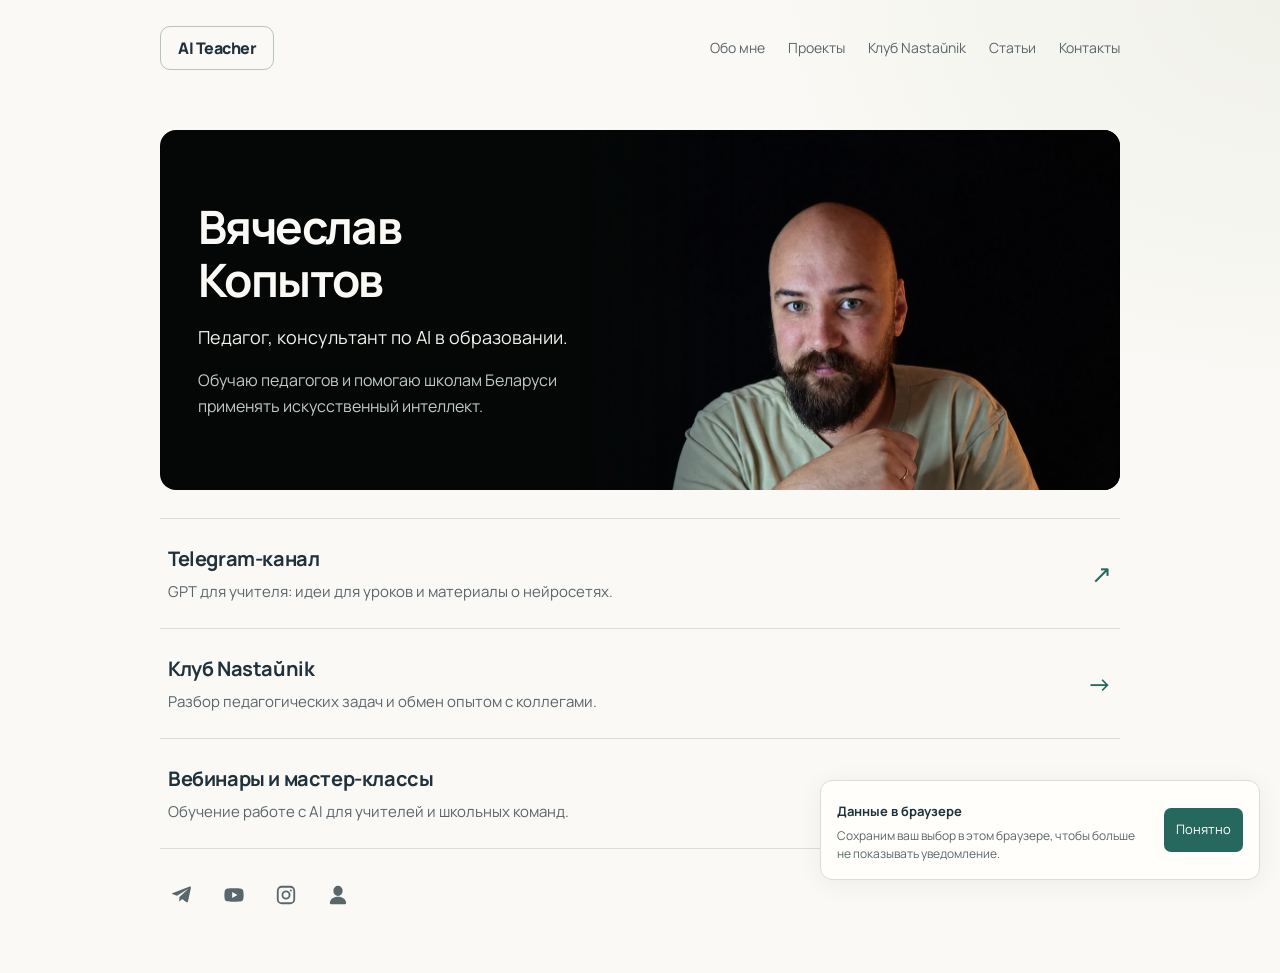
==== index.html @ c435df55 "Preserve portrait headroom on desktop layouts" ====
<!doctype html>
<html lang="ru">
<head>
  <meta charset="utf-8">
  <meta name="viewport" content="width=device-width, initial-scale=1">
  <title>Вячеслав Копытов — AI в образовании, Беларусь, учителя и школы</title>
  <meta name="description" content="Вячеслав Копытов: искусственный интеллект в образовании Беларуси, обучение учителей, методика, безопасность, статьи и проекты для школ и педагогов.">
  <link rel="canonical" href="https://aiteacher.by/">
  <meta property="og:type" content="website">
  <meta property="og:title" content="Вячеслав Копытов — AI в образовании в Беларуси">
  <meta property="og:description" content="Практика, статьи, проекты и методика внедрения искусственного интеллекта в образовании для учителей и школ.">
  <meta property="og:url" content="https://aiteacher.by/">
  <meta property="og:image" content="https://aiteacher.by/assets/img/profile.jpg">
  <meta name="twitter:card" content="summary_large_image">
  <meta name="twitter:title" content="Вячеслав Копытов — AI в образовании">
  <meta name="twitter:description" content="Искусственный интеллект в образовании Беларуси: учителя, школы, методика, безопасность и внедрение.">
  <meta name="twitter:image" content="https://aiteacher.by/assets/img/profile.jpg">
  <link rel="preconnect" href="https://fonts.googleapis.com">
  <link rel="preconnect" href="https://fonts.gstatic.com" crossorigin>
  <link href="https://fonts.googleapis.com/css2?family=Manrope:wght@400;500;700;800&display=swap" rel="stylesheet">
  <link rel="stylesheet" href="assets/css/styles.css?v=10">
  <link rel="stylesheet" href="assets/css/home-portrait.css?v=4">
  <script type="application/ld+json">{"@context":"https://schema.org","@type":"Person","@id":"https://aiteacher.by/#person","name":"Вячеслав Копытов","jobTitle":"Эксперт по искусственному интеллекту в образовании","url":"https://aiteacher.by/","image":"https://aiteacher.by/assets/img/profile.jpg","email":"mail@aiteacher.by","description":"Вячеслав Копытов развивает практическое применение искусственного интеллекта в образовании Беларуси: обучение учителей, методика, безопасность, проекты и материалы для школ.","knowsAbout":["искусственный интеллект в образовании","AI для учителя","нейросети для педагогов","обучение педагогов","методика внедрения AI","безопасность данных в школе","цифровая трансформация образования","образование в Республике Беларусь"],"homeLocation":{"@type":"Country","name":"Республика Беларусь"},"sameAs":["https://t.me/kopytov_v_a","https://t.me/gpt_for_teacher","https://www.youtube.com/@gpt_for_teacher","https://instagram.com/gpt_for_teacher"]}</script>
  <script type="application/ld+json">{"@context":"https://schema.org","@type":"WebSite","@id":"https://aiteacher.by/#website","name":"Вячеслав Копытов | AI в образовании","url":"https://aiteacher.by/","inLanguage":"ru","publisher":{"@id":"https://aiteacher.by/#person"},"description":"Персональный сайт Вячеслава Копытова: проекты, статьи, контакты и внедрение AI в образование в Республике Беларусь."}</script>
</head>
<body>
<main class="minimal-page">
  <div class="minimal-top">
    <a class="minimal-name" href="index.html">AI Teacher</a>
    <nav class="minimal-menu" aria-label="Основное меню">
      <a href="about.html">Обо мне</a>
      <a href="projects.html">Проекты</a>
      <a href="club.html">Клуб Nastaŭnik</a>
      <a href="articles.html">Статьи</a>
      <a href="contacts.html">Контакты</a>
    </nav>
  </div>

  <section class="home-intro" aria-labelledby="intro-title">
    <img class="home-intro-photo" src="assets/img/home-portrait-retouched.jpg" alt="Вячеслав Копытов за рабочим столом" width="1086" height="1448" fetchpriority="high">
    <div class="home-intro-copy">
      <h1 id="intro-title">Вячеслав Копытов</h1>
      <p class="lead">Педагог, консультант по AI в образовании.</p>
      <p class="intro-description">Обучаю педагогов и помогаю школам Беларуси применять искусственный интеллект.</p>
    </div>
  </section>

  <nav class="minimal-buttons reveal" aria-label="Мои проекты">
    <a class="minimal-button" href="https://t.me/gpt_for_teacher">
      <span class="link-copy"><strong>Telegram-канал</strong><small>GPT для учителя: идеи для уроков и материалы о нейросетях.</small></span>
      <span class="link-arrow" aria-hidden="true">↗</span>
    </a>
    <a class="minimal-button" href="club.html">
      <span class="link-copy"><strong>Клуб Nastaŭnik</strong><small>Разбор педагогических задач и обмен опытом с коллегами.</small></span>
      <span class="link-arrow" aria-hidden="true">→</span>
    </a>
    <a class="minimal-button" href="contacts.html">
      <span class="link-copy"><strong>Вебинары и мастер-классы</strong><small>Обучение работе с AI для учителей и школьных команд.</small></span>
      <span class="link-arrow" aria-hidden="true">→</span>
    </a>
  </nav>

      <nav class="minimal-social-icons" aria-label="Социальные сети">
        <a class="social-icon-link social-icon-telegram" href="https://t.me/gpt_for_teacher" aria-label="Telegram-канал GPT для учителя">
          <svg viewBox="0 0 24 24" aria-hidden="true">
            <path d="M21.7 4.3 18.5 19c-.2 1-.8 1.2-1.6.8l-4.8-3.5-2.3 2.2c-.3.3-.5.5-.9.5l.3-4.9 8.9-8c.4-.3-.1-.5-.6-.2L6.6 12.8 1.9 11.3c-1-.3-1-1 .2-1.5L20.4 2.7c.9-.3 1.6.2 1.3 1.6Z"/>
          </svg>
        </a>
        <a class="social-icon-link social-icon-youtube" href="https://www.youtube.com/@gpt_for_teacher" aria-label="YouTube GPT для учителя">
          <svg viewBox="0 0 24 24" aria-hidden="true">
            <path d="M22 7.2a3 3 0 0 0-2.1-2.1C18.1 4.6 12 4.6 12 4.6s-6.1 0-7.9.5A3 3 0 0 0 2 7.2 31.1 31.1 0 0 0 1.5 12c0 1.6.1 3.2.5 4.8a3 3 0 0 0 2.1 2.1c1.8.5 7.9.5 7.9.5s6.1 0 7.9-.5a3 3 0 0 0 2.1-2.1c.4-1.6.5-3.2.5-4.8 0-1.6-.1-3.2-.5-4.8ZM10 15.4V8.6l5.8 3.4L10 15.4Z"/>
          </svg>
        </a>
        <a class="social-icon-link social-icon-instagram" href="https://instagram.com/gpt_for_teacher" aria-label="Instagram GPT для учителя">
          <svg viewBox="0 0 24 24" aria-hidden="true">
            <path d="M7.5 2h9A5.5 5.5 0 0 1 22 7.5v9a5.5 5.5 0 0 1-5.5 5.5h-9A5.5 5.5 0 0 1 2 16.5v-9A5.5 5.5 0 0 1 7.5 2Zm0 2A3.5 3.5 0 0 0 4 7.5v9A3.5 3.5 0 0 0 7.5 20h9a3.5 3.5 0 0 0 3.5-3.5v-9A3.5 3.5 0 0 0 16.5 4h-9Zm9.8 2.1a1.1 1.1 0 1 1 0 2.2 1.1 1.1 0 0 1 0-2.2ZM12 7.1a4.9 4.9 0 1 1 0 9.8 4.9 4.9 0 0 1 0-9.8Zm0 2a2.9 2.9 0 1 0 0 5.8 2.9 2.9 0 0 0 0-5.8Z"/>
          </svg>
        </a>
        <a class="social-icon-link social-icon-personal" href="https://t.me/kopytov_v_a" aria-label="Личный Telegram Вячеслава Копытова">
          <svg viewBox="0 0 24 24" aria-hidden="true">
            <path d="M12 2a5 5 0 0 1 5 5v1a5 5 0 0 1-10 0V7a5 5 0 0 1 5-5Zm0 12c5.1 0 8.5 2.7 8.9 6.7.1.7-.5 1.3-1.2 1.3H4.3c-.7 0-1.3-.6-1.2-1.3C3.5 16.7 6.9 14 12 14Z"/>
          </svg>
        </a>
      </nav>

</main>
<script src="assets/js/app.js?v=10"></script>
</body>
</html>
---- assets/css/styles.css ----
:root {
  --ink: #20313c;
  --muted: #59666c;
  --accent: #26675e;
  --line: #dddcd5;
  --paper: #faf9f5;
  --font: "Manrope", "Segoe UI", sans-serif;
}
* { box-sizing: border-box; }
html { scroll-behavior: smooth; }
body {
  margin: 0;
  color: var(--ink);
  font: 16px/1.65 var(--font);
  background: radial-gradient(ellipse at 100% 0, #f0f1e9 0, transparent 520px), var(--paper);
}
a { color: var(--accent); text-decoration: none; }
a:hover { color: var(--ink); }
a:focus-visible, button:focus-visible {
  outline: 2px solid var(--accent);
  outline-offset: 5px;
}
button { font: inherit; cursor: pointer; }
img { display: block; max-width: 100%; }
h1, h2, h3, p { margin: 0; }
h1, h2, h3 { font-weight: 700; line-height: 1.25; }
h1 { font-size: clamp(32px, 4vw, 44px); letter-spacing: -.035em; }
h2 { font-size: 24px; letter-spacing: -.025em; }
h3 { font-size: 19px; letter-spacing: -.015em; }
p { color: var(--muted); }
.minimal-page, .simple-page {
  width: min(960px, calc(100% - 64px));
  margin: 0 auto;
  padding: 26px 0 56px;
}
.minimal-top {
  display: flex;
  align-items: center;
  justify-content: space-between;
  gap: 24px;
  margin-bottom: 60px;
}
.minimal-name {
  display: inline-flex;
  flex-shrink: 0;
  align-items: center;
  justify-content: center;
  min-height: 44px;
  padding: 8px 17px;
  border: 1px solid #b9c3bd;
  border-radius: 10px;
  color: var(--ink);
  font-weight: 800;
  letter-spacing: -.03em;
}
.minimal-menu { display: flex; flex-wrap: wrap; gap: 6px 23px; }
.minimal-menu a {
  display: inline-flex;
  align-items: center;
  min-height: 44px;
  border-bottom: 2px solid transparent;
  color: var(--muted);
  font-size: 14px;
}
.minimal-menu a:hover,
.minimal-menu a[aria-current] { color: var(--accent); border-bottom-color: var(--accent); }
.minimal-card, .simple-hero {
  display: grid;
  grid-template-columns: minmax(0, 1fr) 180px;
  align-items: center;
  gap: 48px;
  padding-bottom: 36px;
}
.minimal-card h1 { font-size: clamp(34px, 4.6vw, 48px); }
.lead, .simple-lead, .page-lead { margin-top: 16px; font-size: 18px; line-height: 1.65; max-width: 660px; }
.lead { color: var(--ink); }
.intro-description { max-width: 470px; margin-top: 8px; }
.hero-eyebrow { font-size: 13px; color: var(--accent); margin-bottom: 10px; }
.simple-hero-text { display: block; border-bottom: 1px solid var(--line); padding-bottom: 28px; }
.simple-hero-text > div { max-width: 720px; }
.minimal-portrait, .simple-photo { border-radius: 14px; overflow: hidden; background: #e5e3dc; }
.minimal-portrait img, .simple-photo img { width: 100%; height: 210px; object-fit: cover; object-position: center 30%; }
.minimal-buttons { display: grid; border-top: 1px solid var(--line); }
.minimal-button, .resource-row {
  display: flex;
  align-items: center;
  justify-content: space-between;
  gap: 24px;
  border-bottom: 1px solid var(--line);
  padding: 23px 8px;
  color: var(--ink);
  transition: background .18s ease;
}
.minimal-button:hover, .resource-row:hover { background: #eeefe8; }
.link-copy { display: block; }
.link-copy strong { display: block; font-size: 20px; font-weight: 700; letter-spacing: -.02em; }
.link-copy small { display: block; color: var(--muted); font-size: 15px; margin-top: 5px; }
.link-arrow { flex: 0 0 auto; color: var(--accent); font-size: 25px; font-weight: 500; }
.minimal-social-icons { display: flex; gap: 8px; margin-top: 24px; }
.social-icon-link { display: inline-flex; width: 44px; height: 44px; align-items: center; justify-content: center; border-radius: 50%; color: var(--muted); }
.social-icon-link:hover { background: #e9ede5; color: var(--accent); }
.social-icon-link svg, .simple-social-card svg { width: 22px; height: 22px; fill: currentColor; flex-shrink: 0; }
.simple-section { padding: 28px 0; }
.simple-section + .simple-section { border-top: 1px solid var(--line); }
.simple-section-head { margin-bottom: 8px; }
.resource-list { display: grid; }
.resource-row:first-child { padding-top: 12px; }
.resource-copy { max-width: 700px; }
.resource-copy h2 { font-size: 21px; }
.resource-copy p { margin-top: 6px; }
.row-label { display: block; font-size: 12px; color: var(--accent); font-weight: 700; margin-bottom: 6px; }
.simple-grid { display: grid; }
.simple-card {
  display: grid;
  grid-template-columns: minmax(180px, .7fr) minmax(0, 1.3fr);
  gap: 8px 32px;
  align-items: baseline;
  padding: 22px 0;
  border-bottom: 1px solid var(--line);
}
.simple-card:last-child { border-bottom: 0; }
.simple-card .simple-actions { grid-column: 2; margin-top: 4px; }
.timeline .simple-card { grid-template-columns: 105px minmax(0, 1fr); gap: 4px 24px; }
.timeline .row-label { grid-column: 1; grid-row: 1 / span 2; font-size: 14px; }
.timeline h3, .timeline p { grid-column: 2; }
.simple-actions { display: flex; flex-wrap: wrap; gap: 12px; margin-top: 20px; }
.simple-button {
  display: inline-flex;
  align-items: center;
  justify-content: center;
  min-height: 44px;
  padding: 8px 16px;
  border: 1px solid var(--line);
  border-radius: 8px;
  color: var(--ink);
  font-size: 14px;
  font-weight: 700;
}
.simple-button:hover { border-color: var(--accent); background: #eeefe8; }
.simple-button.primary { color: #fff; background: var(--accent); border-color: var(--accent); }
.simple-button.primary:hover { background: #1c514a; }
.simple-contact-row { display: grid; grid-template-columns: repeat(2, minmax(0, 1fr)); gap: 0 32px; }
.simple-social-card { display: flex; align-items: center; gap: 15px; padding: 20px 0; border-bottom: 1px solid var(--line); color: var(--ink); }
.simple-social-card span { color: var(--muted); font-size: 13px; overflow-wrap: anywhere; }
.breadcrumbs { font-size: 13px; color: var(--muted); margin-bottom: 18px; }
.article-meta { color: var(--muted); font-size: 13px; margin-bottom: 12px; }
.article-hero { padding-top: 0; }
.article-hero, .article-layout { max-width: 740px; margin-inline: auto; }
.page-title { font-size: clamp(28px, 3.7vw, 40px); }
.article p + p { margin-top: 16px; }
.article h2 { margin: 32px 0 12px; }
.article a, .mini-card a { text-decoration: underline; text-underline-offset: 3px; }
.article ul, .article ol { padding-left: 22px; color: var(--muted); }
.stack { margin-top: 32px; padding-top: 24px; border-top: 1px solid var(--line); }
.mini-card h3 { margin-bottom: 10px; }
.cookie-notice {
  position: fixed;
  z-index: 10;
  right: 20px;
  bottom: 20px;
  display: flex;
  align-items: center;
  gap: 16px;
  width: min(440px, calc(100% - 40px));
  padding: 16px;
  border: 1px solid var(--line);
  border-radius: 12px;
  background: #fffefa;
  box-shadow: 0 4px 24px #20313c10;
}
.cookie-notice strong { font-size: 13px; }
.cookie-notice p { font-size: 12px; line-height: 1.5; margin-top: 4px; }
.cookie-notice-btn { flex-shrink: 0; min-height: 44px; border: 0; border-radius: 7px; padding: 8px 12px; background: var(--accent); color: #fff; font-size: 13px; }
.cookie-notice-hidden { display: none; }
@media (prefers-reduced-motion: no-preference) {
  .minimal-card, .simple-hero, .article-hero { animation: enter .35s ease-out both; }
  @keyframes enter { from { opacity: 0; transform: translateY(6px); } to { opacity: 1; transform: none; } }
}
@media (max-width: 760px) {
  .minimal-page, .simple-page { width: calc(100% - 40px); padding-top: 20px; }
  .minimal-top { align-items: flex-start; flex-direction: column; gap: 12px; margin-bottom: 34px; }
  .minimal-menu { gap: 0 20px; }
  .minimal-card, .simple-hero { gap: 24px; grid-template-columns: minmax(0, 1fr) 120px; }
  .minimal-portrait img, .simple-photo img { height: 150px; }
  .lead, .simple-lead, .page-lead { font-size: 16px; }
  .minimal-card h1 { font-size: 34px; }
  .simple-card { gap: 8px 20px; }
}
@media (max-width: 520px) {
  .minimal-card, .simple-hero { grid-template-columns: minmax(0, 1fr); gap: 20px; }
  .minimal-portrait, .simple-photo { grid-row: 1; width: 88px; border-radius: 12px; }
  .minimal-portrait img, .simple-photo img { height: 100px; }
  .minimal-card { padding-bottom: 26px; }
  .minimal-card h1 { font-size: 32px; }
  .minimal-button, .resource-row { gap: 15px; padding: 19px 0; }
  .link-copy strong, .resource-copy h2 { font-size: 18px; }
  .link-copy small { font-size: 14px; }
  .simple-card { display: block; padding: 18px 0; }
  .simple-card p { margin-top: 6px; }
  .simple-card .simple-actions { margin-top: 12px; }
  .timeline .row-label { margin-bottom: 8px; }
  .simple-contact-row { grid-template-columns: minmax(0, 1fr); }
  .cookie-notice { right: 12px; bottom: 12px; width: calc(100% - 24px); padding: 12px; }
}
@media (prefers-reduced-motion: reduce) { html { scroll-behavior: auto; } }
---- assets/css/home-portrait.css ----
.home-intro {
  position: relative;
  isolation: isolate;
  display: flex;
  align-items: center;
  min-height: 360px;
  margin-bottom: 28px;
  overflow: hidden;
  border-radius: 16px;
  background: #050707;
  color: #faf9f5;
}
.home-intro-photo {
  position: absolute;
  z-index: -1;
  inset: 0 0 0 auto;
  width: 56%;
  height: 100%;
  object-fit: cover;
  object-position: center top;
  -webkit-mask-image: linear-gradient(to right, transparent, #000 32%);
  mask-image: linear-gradient(to right, transparent, #000 32%);
}
.home-intro-copy {
  width: 54%;
  padding: 38px;
}
.home-intro h1 {
  max-width: 12ch;
  font-size: clamp(34px, 4.3vw, 46px);
  line-height: 1.15;
}
.home-intro .lead { color: #f0f1eb; }
.home-intro .hero-eyebrow { color: #b8cdc4; }
.home-intro .simple-button:not(.primary) { color: #f0f1eb; border-color: #798781; }
.home-intro .simple-button:not(.primary):hover { background: #24312c; border-color: #b8cdc4; }
.home-intro .intro-description { color: #c1cac6; margin-top: 14px; }
@media (min-width: 641px) and (max-width: 800px) {
  .home-intro { min-height: 330px; }
  .home-intro-copy { width: 58%; padding: 28px; }
  .home-intro h1 { font-size: 34px; }
  .home-intro .intro-description { font-size: 14px; }
}
@media (max-width: 640px) {
  .home-intro { min-height: 0; border-radius: 12px; margin-bottom: 18px; }
  .home-intro-photo {
    inset: 0 0 auto;
    width: 100%;
    height: 280px;
    object-position: center top;
    -webkit-mask-image: linear-gradient(to bottom, #000 54%, transparent 100%);
    mask-image: linear-gradient(to bottom, #000 54%, transparent 100%);
  }
  .home-intro-copy { width: 100%; padding: 246px 24px 26px; }
  .home-intro h1 { max-width: none; font-size: 30px; }
  .home-intro .lead { margin-top: 12px; }
  .home-intro .intro-description { margin-top: 10px; font-size: 14px; }
}
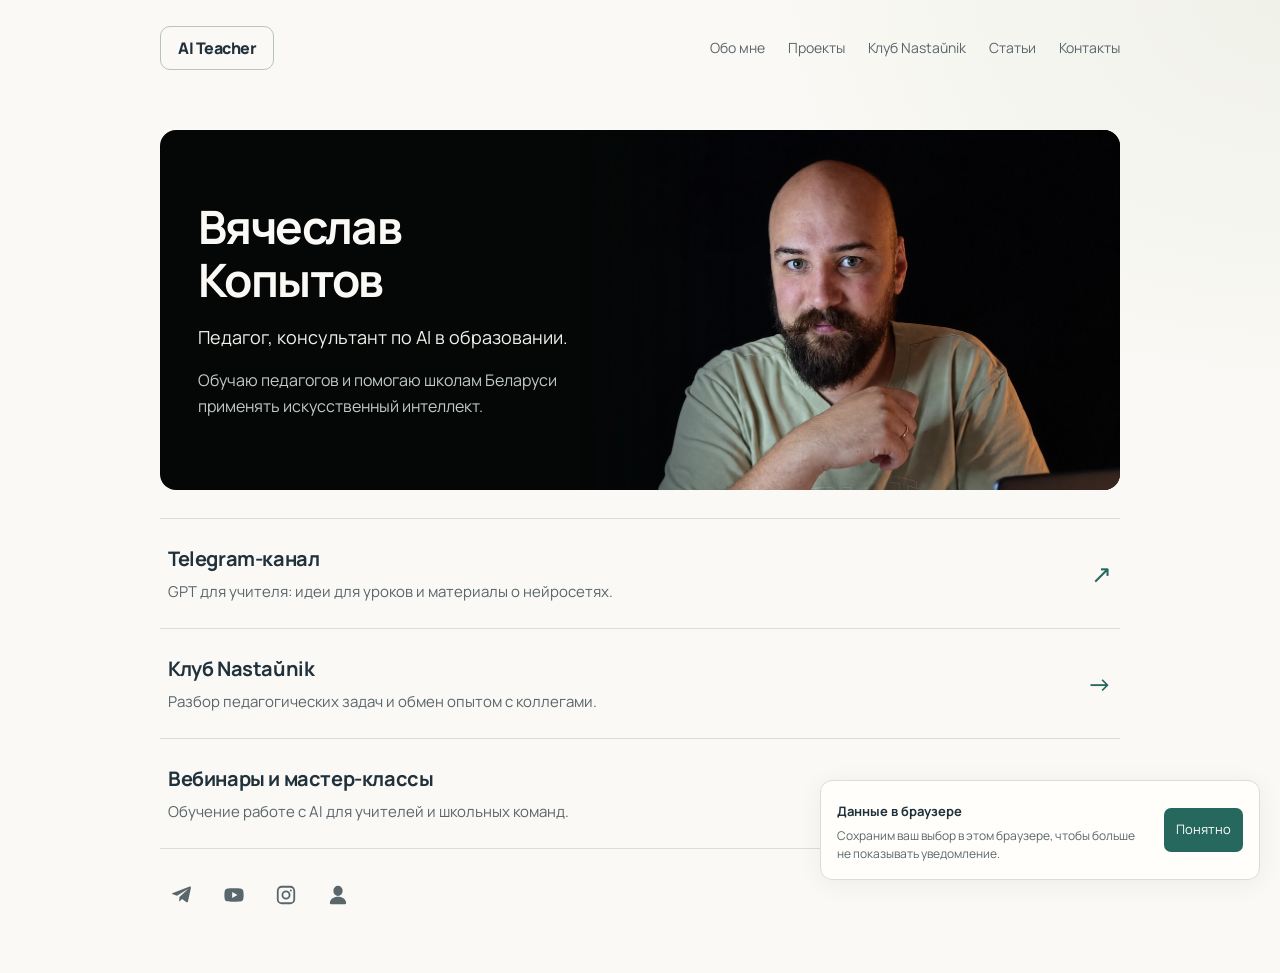
==== commit 60d7d6ef: "Balance desktop portrait framing with headroom" ====
--- a/index.html
+++ b/index.html
@@ -19,7 +19,7 @@
   <link rel="preconnect" href="https://fonts.gstatic.com" crossorigin>
   <link href="https://fonts.googleapis.com/css2?family=Manrope:wght@400;500;700;800&display=swap" rel="stylesheet">
   <link rel="stylesheet" href="assets/css/styles.css?v=10">
-  <link rel="stylesheet" href="assets/css/home-portrait.css?v=4">
+  <link rel="stylesheet" href="assets/css/home-portrait.css?v=5">
   <script type="application/ld+json">{"@context":"https://schema.org","@type":"Person","@id":"https://aiteacher.by/#person","name":"Вячеслав Копытов","jobTitle":"Эксперт по искусственному интеллекту в образовании","url":"https://aiteacher.by/","image":"https://aiteacher.by/assets/img/profile.jpg","email":"mail@aiteacher.by","description":"Вячеслав Копытов развивает практическое применение искусственного интеллекта в образовании Беларуси: обучение учителей, методика, безопасность, проекты и материалы для школ.","knowsAbout":["искусственный интеллект в образовании","AI для учителя","нейросети для педагогов","обучение педагогов","методика внедрения AI","безопасность данных в школе","цифровая трансформация образования","образование в Республике Беларусь"],"homeLocation":{"@type":"Country","name":"Республика Беларусь"},"sameAs":["https://t.me/kopytov_v_a","https://t.me/gpt_for_teacher","https://www.youtube.com/@gpt_for_teacher","https://instagram.com/gpt_for_teacher"]}</script>
   <script type="application/ld+json">{"@context":"https://schema.org","@type":"WebSite","@id":"https://aiteacher.by/#website","name":"Вячеслав Копытов | AI в образовании","url":"https://aiteacher.by/","inLanguage":"ru","publisher":{"@id":"https://aiteacher.by/#person"},"description":"Персональный сайт Вячеслава Копытова: проекты, статьи, контакты и внедрение AI в образование в Республике Беларусь."}</script>
 </head>
--- a/assets/css/home-portrait.css
+++ b/assets/css/home-portrait.css
@@ -17,7 +17,7 @@
   width: 56%;
   height: 100%;
   object-fit: cover;
-  object-position: center top;
+  object-position: center 12%;
   -webkit-mask-image: linear-gradient(to right, transparent, #000 32%);
   mask-image: linear-gradient(to right, transparent, #000 32%);
 }
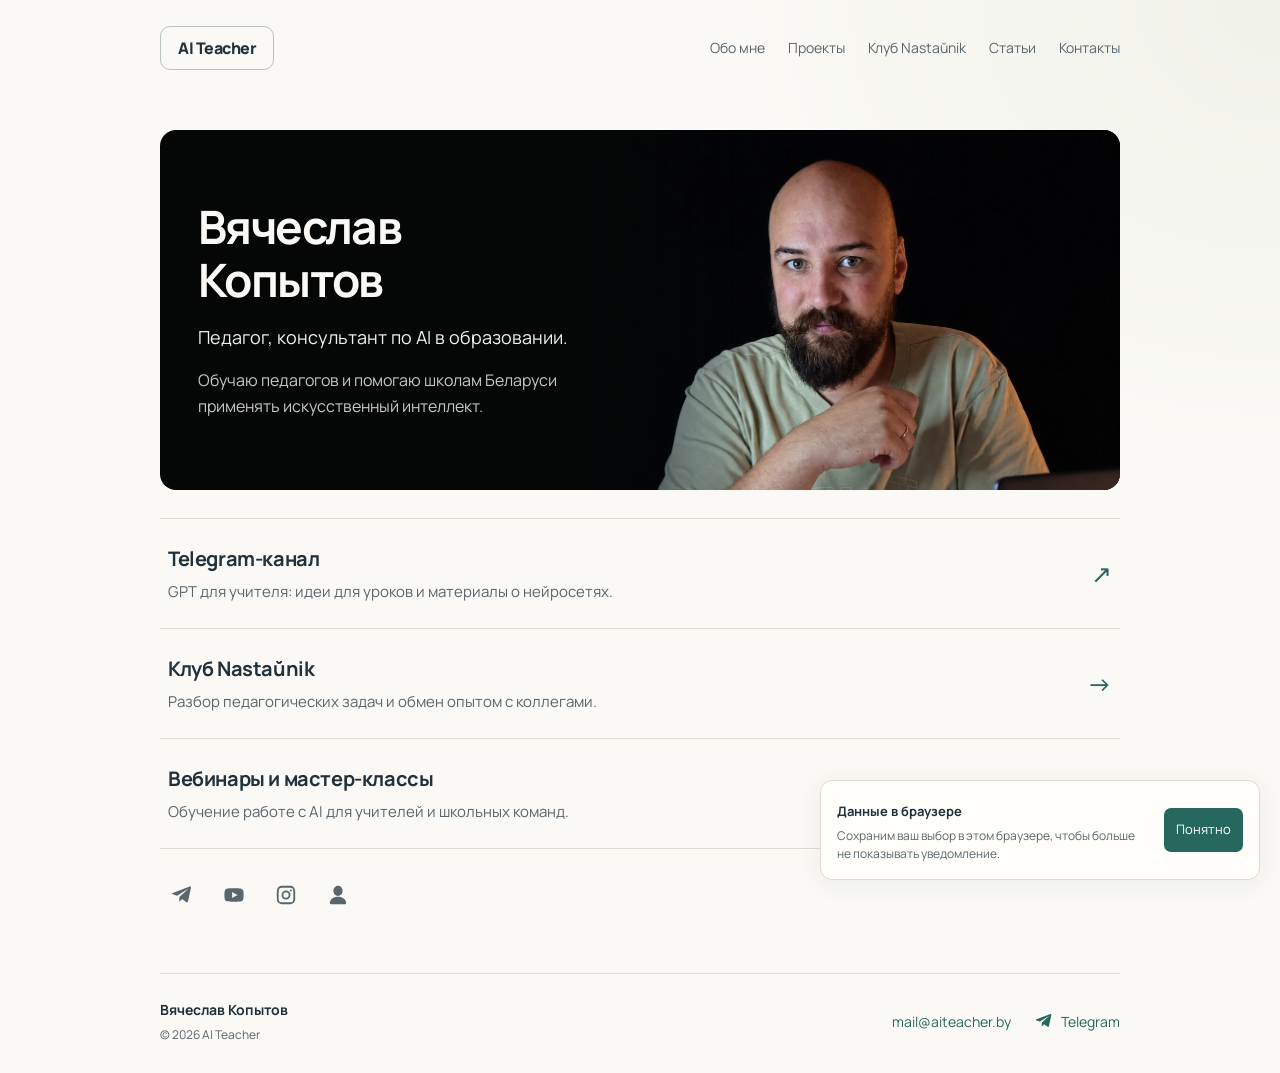
==== commit e21e970d: "Add compact shared footer with contact links" ====
--- a/index.html
+++ b/index.html
@@ -18,7 +18,7 @@
   <link rel="preconnect" href="https://fonts.googleapis.com">
   <link rel="preconnect" href="https://fonts.gstatic.com" crossorigin>
   <link href="https://fonts.googleapis.com/css2?family=Manrope:wght@400;500;700;800&display=swap" rel="stylesheet">
-  <link rel="stylesheet" href="assets/css/styles.css?v=10">
+  <link rel="stylesheet" href="assets/css/styles.css?v=11">
   <link rel="stylesheet" href="assets/css/home-portrait.css?v=5">
   <script type="application/ld+json">{"@context":"https://schema.org","@type":"Person","@id":"https://aiteacher.by/#person","name":"Вячеслав Копытов","jobTitle":"Эксперт по искусственному интеллекту в образовании","url":"https://aiteacher.by/","image":"https://aiteacher.by/assets/img/profile.jpg","email":"mail@aiteacher.by","description":"Вячеслав Копытов развивает практическое применение искусственного интеллекта в образовании Беларуси: обучение учителей, методика, безопасность, проекты и материалы для школ.","knowsAbout":["искусственный интеллект в образовании","AI для учителя","нейросети для педагогов","обучение педагогов","методика внедрения AI","безопасность данных в школе","цифровая трансформация образования","образование в Республике Беларусь"],"homeLocation":{"@type":"Country","name":"Республика Беларусь"},"sameAs":["https://t.me/kopytov_v_a","https://t.me/gpt_for_teacher","https://www.youtube.com/@gpt_for_teacher","https://instagram.com/gpt_for_teacher"]}</script>
   <script type="application/ld+json">{"@context":"https://schema.org","@type":"WebSite","@id":"https://aiteacher.by/#website","name":"Вячеслав Копытов | AI в образовании","url":"https://aiteacher.by/","inLanguage":"ru","publisher":{"@id":"https://aiteacher.by/#person"},"description":"Персональный сайт Вячеслава Копытова: проекты, статьи, контакты и внедрение AI в образование в Республике Беларусь."}</script>
@@ -84,6 +84,19 @@
       </nav>
 
 </main>
+<footer class="site-footer">
+  <div class="footer-author">
+    <a href="about.html">Вячеслав Копытов</a>
+    <small>&copy; 2026 AI Teacher</small>
+  </div>
+  <address class="footer-contacts">
+    <a href="mailto:mail@aiteacher.by">mail@aiteacher.by</a>
+    <a class="footer-telegram" href="https://t.me/kopytov_v_a" aria-label="Написать Вячеславу Копытову в Telegram">
+      <svg viewBox="0 0 24 24" aria-hidden="true"><path d="M21.7 4.3 18.5 19c-.2 1-.8 1.2-1.6.8l-4.8-3.5-2.3 2.2c-.3.3-.5.5-.9.5l.3-4.9 8.9-8c.4-.3-.1-.5-.6-.2L6.6 12.8 1.9 11.3c-1-.3-1-1 .2-1.5L20.4 2.7c.9-.3 1.6.2 1.3 1.6Z"/></svg>
+      <span>Telegram</span>
+    </a>
+  </address>
+</footer>
 <script src="assets/js/app.js?v=10"></script>
 </body>
 </html>
--- a/assets/css/styles.css
+++ b/assets/css/styles.css
@@ -10,6 +10,10 @@
 html { scroll-behavior: smooth; }
 body {
   margin: 0;
+  min-height: 100vh;
+  min-height: 100svh;
+  display: flex;
+  flex-direction: column;
   color: var(--ink);
   font: 16px/1.65 var(--font);
   background: radial-gradient(ellipse at 100% 0, #f0f1e9 0, transparent 520px), var(--paper);
@@ -29,6 +33,7 @@
 h3 { font-size: 19px; letter-spacing: -.015em; }
 p { color: var(--muted); }
 .minimal-page, .simple-page {
+  flex: 1;
   width: min(960px, calc(100% - 64px));
   margin: 0 auto;
   padding: 26px 0 56px;
@@ -153,6 +158,24 @@
 .article ul, .article ol { padding-left: 22px; color: var(--muted); }
 .stack { margin-top: 32px; padding-top: 24px; border-top: 1px solid var(--line); }
 .mini-card h3 { margin-bottom: 10px; }
+.site-footer {
+  width: min(960px, calc(100% - 64px));
+  margin: 0 auto;
+  padding: 24px 0 28px;
+  display: flex;
+  align-items: center;
+  justify-content: space-between;
+  gap: 16px 32px;
+  border-top: 1px solid var(--line);
+  font-size: 14px;
+}
+.footer-author { display: grid; gap: 4px; }
+.footer-author > a { color: var(--ink); font-weight: 700; }
+.footer-author small { color: var(--muted); font-size: 12px; }
+.footer-contacts { display: flex; align-items: center; flex-wrap: wrap; gap: 8px 24px; font-style: normal; }
+.footer-contacts a { display: inline-flex; align-items: center; min-height: 44px; gap: 8px; }
+.footer-telegram svg { width: 18px; height: 18px; fill: currentColor; }
+.site-footer a:hover { text-decoration: underline; text-underline-offset: 4px; }
 .cookie-notice {
   position: fixed;
   z-index: 10;
@@ -177,6 +200,7 @@
   @keyframes enter { from { opacity: 0; transform: translateY(6px); } to { opacity: 1; transform: none; } }
 }
 @media (max-width: 760px) {
+  .site-footer { width: calc(100% - 40px); }
   .minimal-page, .simple-page { width: calc(100% - 40px); padding-top: 20px; }
   .minimal-top { align-items: flex-start; flex-direction: column; gap: 12px; margin-bottom: 34px; }
   .minimal-menu { gap: 0 20px; }
@@ -187,6 +211,7 @@
   .simple-card { gap: 8px 20px; }
 }
 @media (max-width: 520px) {
+  .site-footer { align-items: flex-start; flex-direction: column; gap: 12px; padding-top: 20px; }
   .minimal-card, .simple-hero { grid-template-columns: minmax(0, 1fr); gap: 20px; }
   .minimal-portrait, .simple-photo { grid-row: 1; width: 88px; border-radius: 12px; }
   .minimal-portrait img, .simple-photo img { height: 100px; }
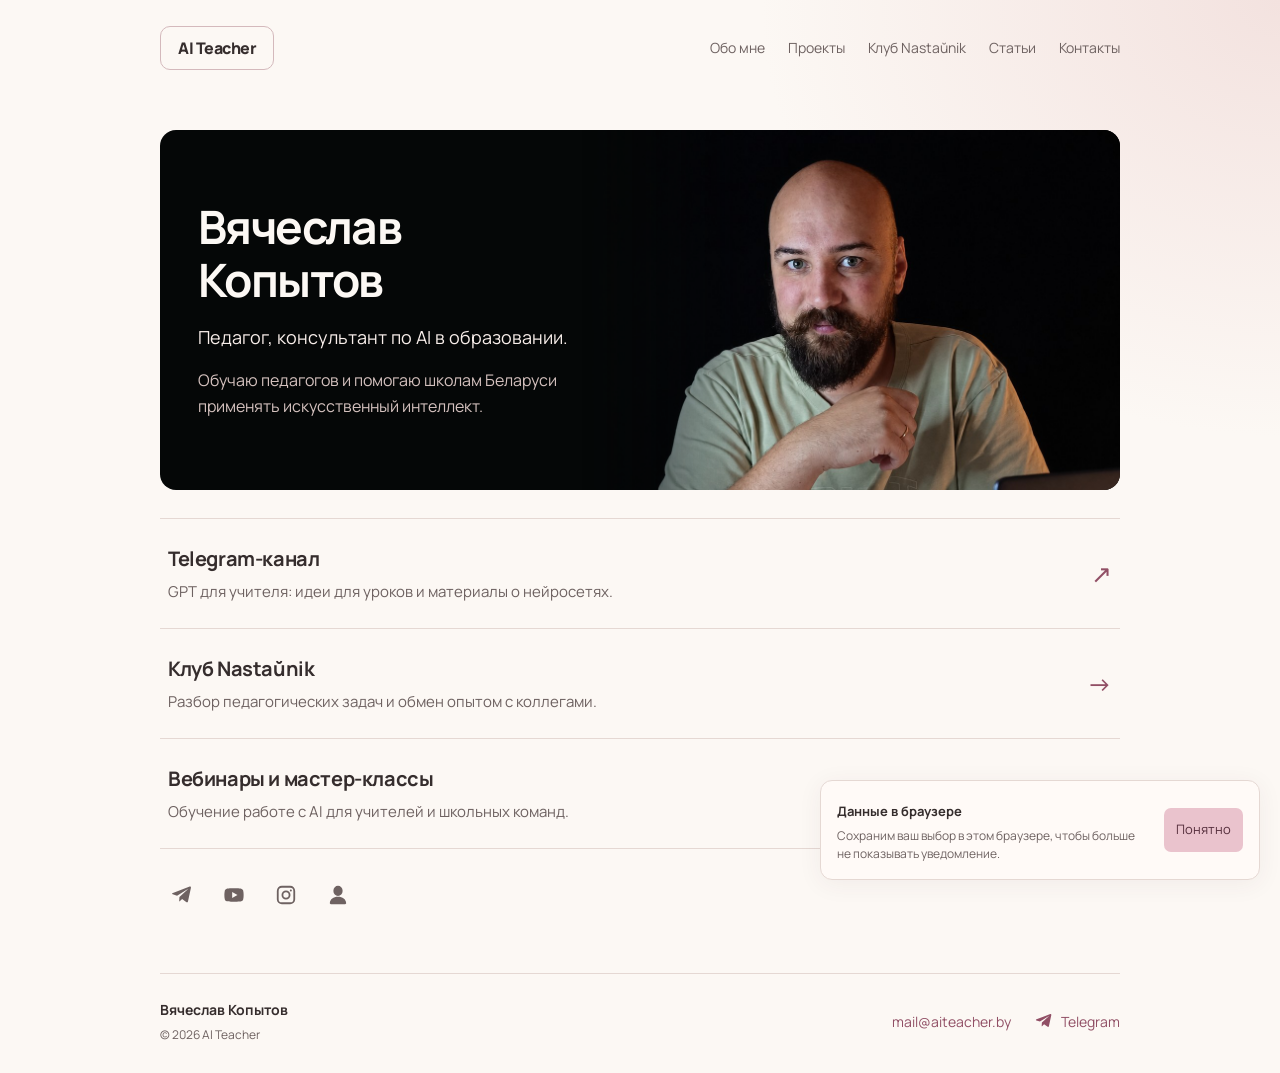
==== commit 3dd28fff: "Apply warm beige and powder pink site palette" ====
--- a/index.html
+++ b/index.html
@@ -18,8 +18,8 @@
   <link rel="preconnect" href="https://fonts.googleapis.com">
   <link rel="preconnect" href="https://fonts.gstatic.com" crossorigin>
   <link href="https://fonts.googleapis.com/css2?family=Manrope:wght@400;500;700;800&display=swap" rel="stylesheet">
-  <link rel="stylesheet" href="assets/css/styles.css?v=11">
-  <link rel="stylesheet" href="assets/css/home-portrait.css?v=5">
+  <link rel="stylesheet" href="assets/css/styles.css?v=12">
+  <link rel="stylesheet" href="assets/css/home-portrait.css?v=6">
   <script type="application/ld+json">{"@context":"https://schema.org","@type":"Person","@id":"https://aiteacher.by/#person","name":"Вячеслав Копытов","jobTitle":"Эксперт по искусственному интеллекту в образовании","url":"https://aiteacher.by/","image":"https://aiteacher.by/assets/img/profile.jpg","email":"mail@aiteacher.by","description":"Вячеслав Копытов развивает практическое применение искусственного интеллекта в образовании Беларуси: обучение учителей, методика, безопасность, проекты и материалы для школ.","knowsAbout":["искусственный интеллект в образовании","AI для учителя","нейросети для педагогов","обучение педагогов","методика внедрения AI","безопасность данных в школе","цифровая трансформация образования","образование в Республике Беларусь"],"homeLocation":{"@type":"Country","name":"Республика Беларусь"},"sameAs":["https://t.me/kopytov_v_a","https://t.me/gpt_for_teacher","https://www.youtube.com/@gpt_for_teacher","https://instagram.com/gpt_for_teacher"]}</script>
   <script type="application/ld+json">{"@context":"https://schema.org","@type":"WebSite","@id":"https://aiteacher.by/#website","name":"Вячеслав Копытов | AI в образовании","url":"https://aiteacher.by/","inLanguage":"ru","publisher":{"@id":"https://aiteacher.by/#person"},"description":"Персональный сайт Вячеслава Копытова: проекты, статьи, контакты и внедрение AI в образование в Республике Беларусь."}</script>
 </head>
--- a/assets/css/styles.css
+++ b/assets/css/styles.css
@@ -1,9 +1,13 @@
 :root {
-  --ink: #20313c;
-  --muted: #59666c;
-  --accent: #26675e;
-  --line: #dddcd5;
-  --paper: #faf9f5;
+  --ink: #352d2d;
+  --muted: #6e6261;
+  --accent: #914f65;
+  --accent-soft: #f6e8e7;
+  --accent-fill: #eac3cd;
+  --accent-fill-hover: #e0b1be;
+  --accent-ink: #562f3d;
+  --line: #e5d8d3;
+  --paper: #fcf8f4;
   --font: "Manrope", "Segoe UI", sans-serif;
 }
 * { box-sizing: border-box; }
@@ -16,7 +20,7 @@
   flex-direction: column;
   color: var(--ink);
   font: 16px/1.65 var(--font);
-  background: radial-gradient(ellipse at 100% 0, #f0f1e9 0, transparent 520px), var(--paper);
+  background: radial-gradient(ellipse at 100% 0, #f3e2df 0, transparent 520px), var(--paper);
 }
 a { color: var(--accent); text-decoration: none; }
 a:hover { color: var(--ink); }
@@ -52,7 +56,7 @@
   justify-content: center;
   min-height: 44px;
   padding: 8px 17px;
-  border: 1px solid #b9c3bd;
+  border: 1px solid #d4b9bc;
   border-radius: 10px;
   color: var(--ink);
   font-weight: 800;
@@ -83,7 +87,7 @@
 .hero-eyebrow { font-size: 13px; color: var(--accent); margin-bottom: 10px; }
 .simple-hero-text { display: block; border-bottom: 1px solid var(--line); padding-bottom: 28px; }
 .simple-hero-text > div { max-width: 720px; }
-.minimal-portrait, .simple-photo { border-radius: 14px; overflow: hidden; background: #e5e3dc; }
+.minimal-portrait, .simple-photo { border-radius: 14px; overflow: hidden; background: #e9dcd5; }
 .minimal-portrait img, .simple-photo img { width: 100%; height: 210px; object-fit: cover; object-position: center 30%; }
 .minimal-buttons { display: grid; border-top: 1px solid var(--line); }
 .minimal-button, .resource-row {
@@ -96,14 +100,14 @@
   color: var(--ink);
   transition: background .18s ease;
 }
-.minimal-button:hover, .resource-row:hover { background: #eeefe8; }
+.minimal-button:hover, .resource-row:hover { background: var(--accent-soft); }
 .link-copy { display: block; }
 .link-copy strong { display: block; font-size: 20px; font-weight: 700; letter-spacing: -.02em; }
 .link-copy small { display: block; color: var(--muted); font-size: 15px; margin-top: 5px; }
 .link-arrow { flex: 0 0 auto; color: var(--accent); font-size: 25px; font-weight: 500; }
 .minimal-social-icons { display: flex; gap: 8px; margin-top: 24px; }
 .social-icon-link { display: inline-flex; width: 44px; height: 44px; align-items: center; justify-content: center; border-radius: 50%; color: var(--muted); }
-.social-icon-link:hover { background: #e9ede5; color: var(--accent); }
+.social-icon-link:hover { background: var(--accent-soft); color: var(--accent); }
 .social-icon-link svg, .simple-social-card svg { width: 22px; height: 22px; fill: currentColor; flex-shrink: 0; }
 .simple-section { padding: 28px 0; }
 .simple-section + .simple-section { border-top: 1px solid var(--line); }
@@ -141,9 +145,9 @@
   font-size: 14px;
   font-weight: 700;
 }
-.simple-button:hover { border-color: var(--accent); background: #eeefe8; }
-.simple-button.primary { color: #fff; background: var(--accent); border-color: var(--accent); }
-.simple-button.primary:hover { background: #1c514a; }
+.simple-button:hover { border-color: var(--accent); background: var(--accent-soft); }
+.simple-button.primary { color: var(--accent-ink); background: var(--accent-fill); border-color: var(--accent-fill); }
+.simple-button.primary:hover { background: var(--accent-fill-hover); border-color: var(--accent-fill-hover); }
 .simple-contact-row { display: grid; grid-template-columns: repeat(2, minmax(0, 1fr)); gap: 0 32px; }
 .simple-social-card { display: flex; align-items: center; gap: 15px; padding: 20px 0; border-bottom: 1px solid var(--line); color: var(--ink); }
 .simple-social-card span { color: var(--muted); font-size: 13px; overflow-wrap: anywhere; }
@@ -188,12 +192,13 @@
   padding: 16px;
   border: 1px solid var(--line);
   border-radius: 12px;
-  background: #fffefa;
-  box-shadow: 0 4px 24px #20313c10;
+  background: #fffaf7;
+  box-shadow: 0 4px 24px #562f3d10;
 }
 .cookie-notice strong { font-size: 13px; }
 .cookie-notice p { font-size: 12px; line-height: 1.5; margin-top: 4px; }
-.cookie-notice-btn { flex-shrink: 0; min-height: 44px; border: 0; border-radius: 7px; padding: 8px 12px; background: var(--accent); color: #fff; font-size: 13px; }
+.cookie-notice-btn { flex-shrink: 0; min-height: 44px; border: 0; border-radius: 7px; padding: 8px 12px; background: var(--accent-fill); color: var(--accent-ink); font-size: 13px; }
+.cookie-notice-btn:hover { background: var(--accent-fill-hover); }
 .cookie-notice-hidden { display: none; }
 @media (prefers-reduced-motion: no-preference) {
   .minimal-card, .simple-hero, .article-hero { animation: enter .35s ease-out both; }
--- a/assets/css/home-portrait.css
+++ b/assets/css/home-portrait.css
@@ -8,7 +8,7 @@
   overflow: hidden;
   border-radius: 16px;
   background: #050707;
-  color: #faf9f5;
+  color: #fcf8f4;
 }
 .home-intro-photo {
   position: absolute;
@@ -30,11 +30,11 @@
   font-size: clamp(34px, 4.3vw, 46px);
   line-height: 1.15;
 }
-.home-intro .lead { color: #f0f1eb; }
-.home-intro .hero-eyebrow { color: #b8cdc4; }
-.home-intro .simple-button:not(.primary) { color: #f0f1eb; border-color: #798781; }
-.home-intro .simple-button:not(.primary):hover { background: #24312c; border-color: #b8cdc4; }
-.home-intro .intro-description { color: #c1cac6; margin-top: 14px; }
+.home-intro .lead { color: #f8eeea; }
+.home-intro .hero-eyebrow { color: #eac3cd; }
+.home-intro .simple-button:not(.primary) { color: #f8eeea; border-color: #a88990; }
+.home-intro .simple-button:not(.primary):hover { background: #33272b; border-color: #eac3cd; }
+.home-intro .intro-description { color: #d4c1be; margin-top: 14px; }
 @media (min-width: 641px) and (max-width: 800px) {
   .home-intro { min-height: 330px; }
   .home-intro-copy { width: 58%; padding: 28px; }
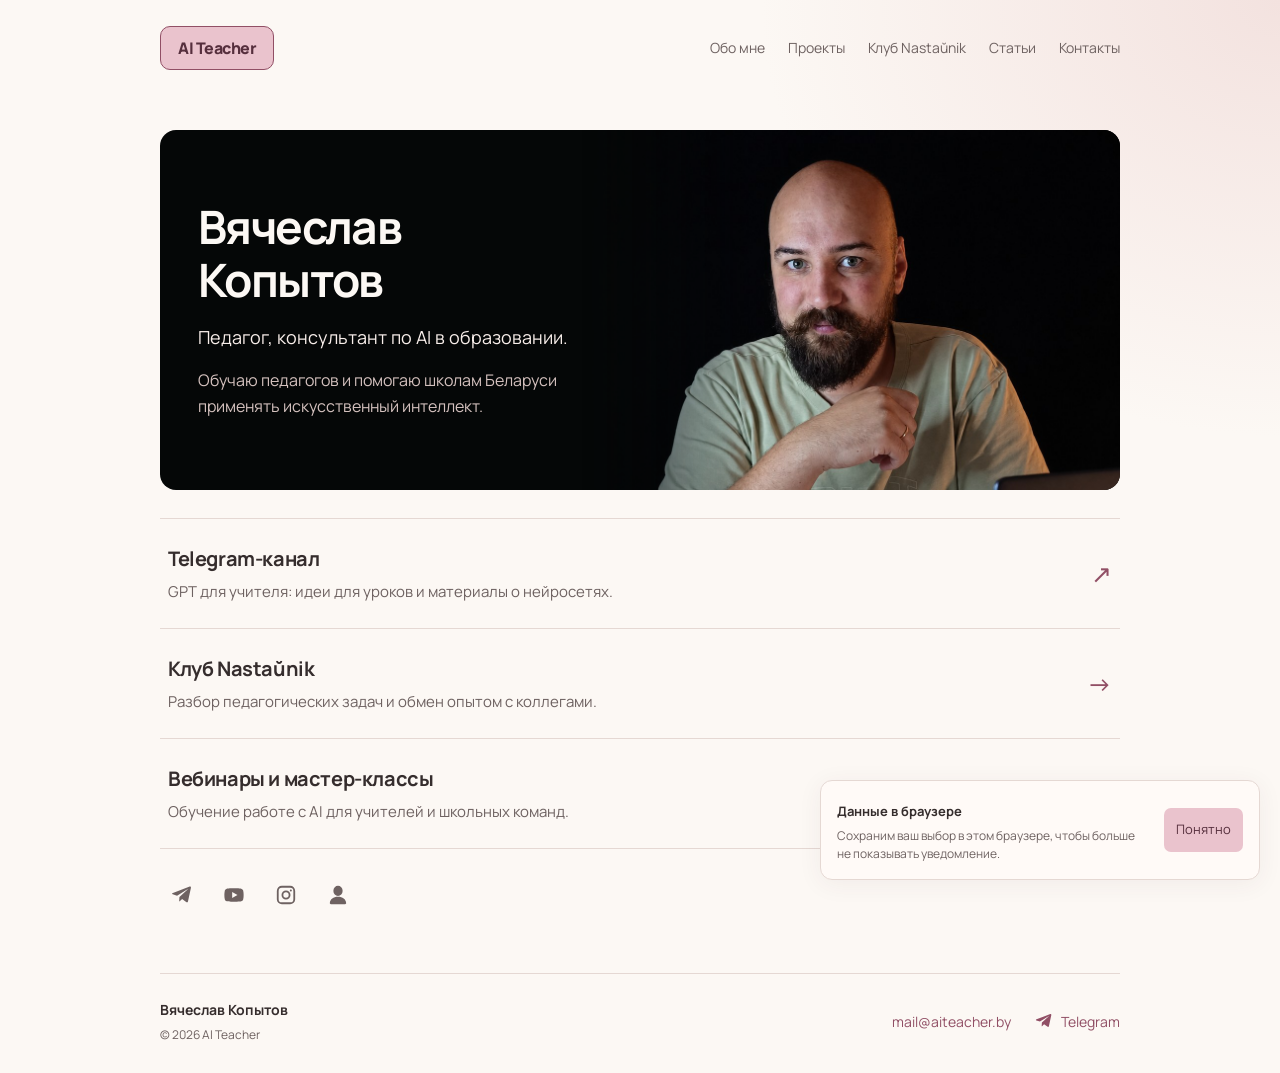
==== commit 462cfd19: "Highlight home link on the current page" ====
--- a/index.html
+++ b/index.html
@@ -3,30 +3,74 @@
 <head>
   <meta charset="utf-8">
   <meta name="viewport" content="width=device-width, initial-scale=1">
-  <title>Вячеслав Копытов — AI в образовании, Беларусь, учителя и школы</title>
-  <meta name="description" content="Вячеслав Копытов: искусственный интеллект в образовании Беларуси, обучение учителей, методика, безопасность, статьи и проекты для школ и педагогов.">
+  <title>Вячеслав Копытов — педагог, консультант по AI в Беларуси</title>
+  <meta name="description" content="Вячеслав Копытов — педагог и консультант по AI в образовании в Беларуси. Автор проекта «GPT для учителя». Обучает педагогов и помогает школам применять нейросети.">
   <link rel="canonical" href="https://aiteacher.by/">
   <meta property="og:type" content="website">
-  <meta property="og:title" content="Вячеслав Копытов — AI в образовании в Беларуси">
-  <meta property="og:description" content="Практика, статьи, проекты и методика внедрения искусственного интеллекта в образовании для учителей и школ.">
+  <meta property="og:title" content="Вячеслав Копытов — педагог, консультант по AI в Беларуси">
+  <meta property="og:description" content="Педагог и консультант по AI в образовании в Беларуси. Автор проекта «GPT для учителя». Обучает педагогов и помогает школам применять нейросети.">
   <meta property="og:url" content="https://aiteacher.by/">
   <meta property="og:image" content="https://aiteacher.by/assets/img/profile.jpg">
   <meta name="twitter:card" content="summary_large_image">
-  <meta name="twitter:title" content="Вячеслав Копытов — AI в образовании">
-  <meta name="twitter:description" content="Искусственный интеллект в образовании Беларуси: учителя, школы, методика, безопасность и внедрение.">
+  <meta name="twitter:title" content="Вячеслав Копытов — педагог, консультант по AI в Беларуси">
+  <meta name="twitter:description" content="Педагог и консультант по AI в образовании в Беларуси. Автор проекта «GPT для учителя». Обучает педагогов и помогает школам применять нейросети.">
   <meta name="twitter:image" content="https://aiteacher.by/assets/img/profile.jpg">
   <link rel="preconnect" href="https://fonts.googleapis.com">
   <link rel="preconnect" href="https://fonts.gstatic.com" crossorigin>
   <link href="https://fonts.googleapis.com/css2?family=Manrope:wght@400;500;700;800&display=swap" rel="stylesheet">
-  <link rel="stylesheet" href="assets/css/styles.css?v=12">
+  <link rel="stylesheet" href="assets/css/styles.css?v=13">
   <link rel="stylesheet" href="assets/css/home-portrait.css?v=6">
-  <script type="application/ld+json">{"@context":"https://schema.org","@type":"Person","@id":"https://aiteacher.by/#person","name":"Вячеслав Копытов","jobTitle":"Эксперт по искусственному интеллекту в образовании","url":"https://aiteacher.by/","image":"https://aiteacher.by/assets/img/profile.jpg","email":"mail@aiteacher.by","description":"Вячеслав Копытов развивает практическое применение искусственного интеллекта в образовании Беларуси: обучение учителей, методика, безопасность, проекты и материалы для школ.","knowsAbout":["искусственный интеллект в образовании","AI для учителя","нейросети для педагогов","обучение педагогов","методика внедрения AI","безопасность данных в школе","цифровая трансформация образования","образование в Республике Беларусь"],"homeLocation":{"@type":"Country","name":"Республика Беларусь"},"sameAs":["https://t.me/kopytov_v_a","https://t.me/gpt_for_teacher","https://www.youtube.com/@gpt_for_teacher","https://instagram.com/gpt_for_teacher"]}</script>
-  <script type="application/ld+json">{"@context":"https://schema.org","@type":"WebSite","@id":"https://aiteacher.by/#website","name":"Вячеслав Копытов | AI в образовании","url":"https://aiteacher.by/","inLanguage":"ru","publisher":{"@id":"https://aiteacher.by/#person"},"description":"Персональный сайт Вячеслава Копытова: проекты, статьи, контакты и внедрение AI в образование в Республике Беларусь."}</script>
+  <script type="application/ld+json">
+  {
+    "@context": "https://schema.org",
+    "@type": "Person",
+    "@id": "https://aiteacher.by/#person",
+    "name": "Вячеслав Копытов",
+    "givenName": "Вячеслав",
+    "familyName": "Копытов",
+    "jobTitle": "Педагог, консультант по AI в образовании",
+    "url": "https://aiteacher.by/",
+    "image": "https://aiteacher.by/assets/img/profile.jpg",
+    "email": "mail@aiteacher.by",
+    "description": "Вячеслав Копытов — педагог и консультант по AI в образовании в Беларуси. Автор проекта «GPT для учителя». С 2023 года консультирует частные и государственные учреждения образования по внедрению искусственного интеллекта.",
+    "mainEntityOfPage": {
+      "@id": "https://aiteacher.by/about.html#profile"
+    },
+    "knowsAbout": [
+      "Искусственный интеллект в образовании",
+      "Нейросети для учителей",
+      "Обучение педагогов",
+      "Образовательная робототехника",
+      "Программирование в дополнительном образовании"
+    ],
+    "sameAs": [
+      "https://t.me/kopytov_v_a",
+      "https://t.me/gpt_for_teacher",
+      "https://www.youtube.com/@gpt_for_teacher",
+      "https://instagram.com/gpt_for_teacher"
+    ]
+  }
+  </script>
+  <script type="application/ld+json">
+  {
+    "@context": "https://schema.org",
+    "@type": "WebSite",
+    "@id": "https://aiteacher.by/#website",
+    "name": "AI Teacher",
+    "alternateName": "Вячеслав Копытов",
+    "url": "https://aiteacher.by/",
+    "inLanguage": "ru",
+    "publisher": {
+      "@id": "https://aiteacher.by/#person"
+    },
+    "description": "Персональный сайт Вячеслава Копытова, педагога и консультанта по AI в образовании в Беларуси."
+  }
+  </script>
 </head>
 <body>
 <main class="minimal-page">
   <div class="minimal-top">
-    <a class="minimal-name" href="index.html">AI Teacher</a>
+    <a class="minimal-name" href="index.html" aria-current="page">AI Teacher</a>
     <nav class="minimal-menu" aria-label="Основное меню">
       <a href="about.html">Обо мне</a>
       <a href="projects.html">Проекты</a>
--- a/assets/css/styles.css
+++ b/assets/css/styles.css
@@ -61,6 +61,11 @@
   color: var(--ink);
   font-weight: 800;
   letter-spacing: -.03em;
+}
+.minimal-name[aria-current="page"] {
+  background: var(--accent-fill);
+  border-color: var(--accent);
+  color: var(--accent-ink);
 }
 .minimal-menu { display: flex; flex-wrap: wrap; gap: 6px 23px; }
 .minimal-menu a {
